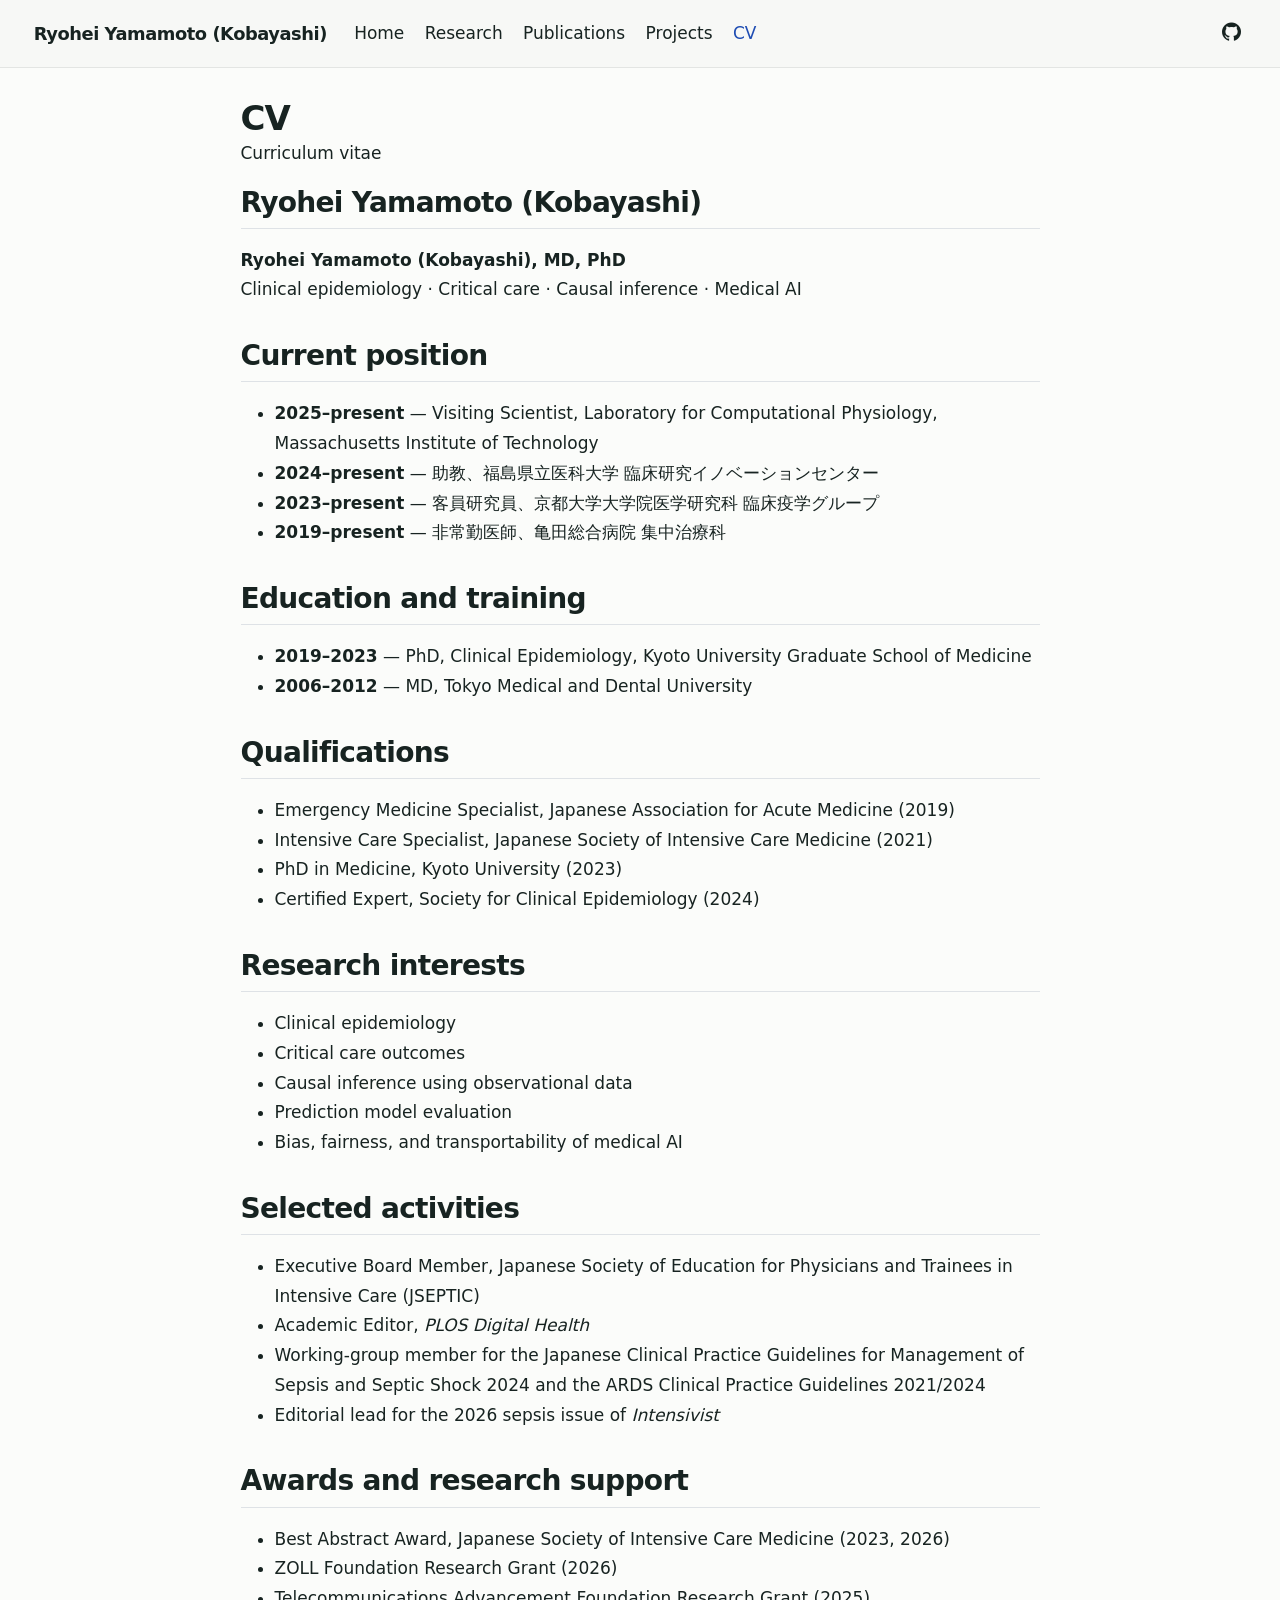
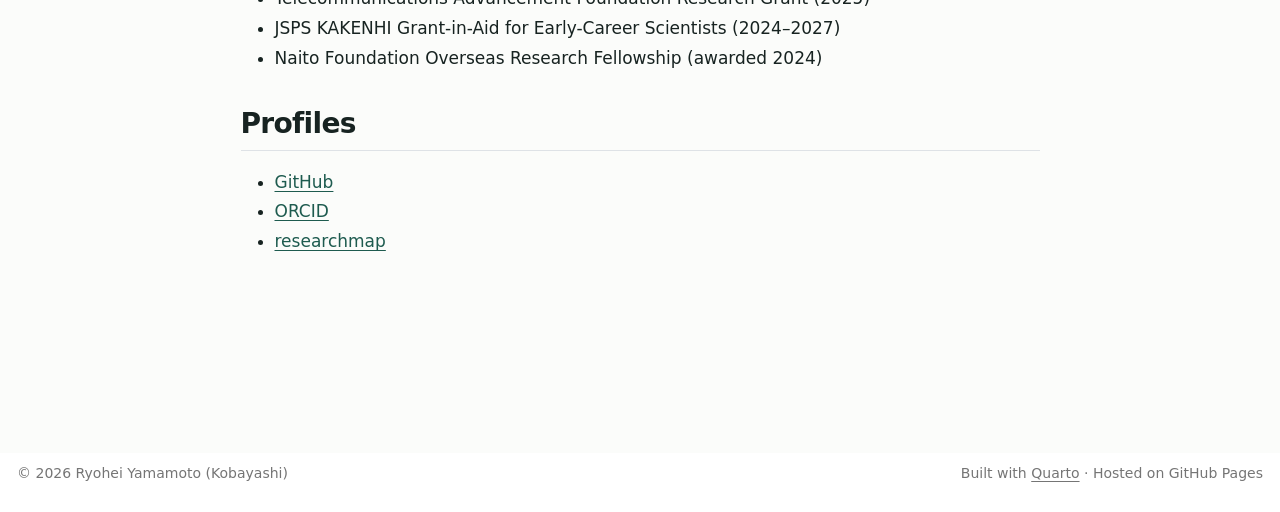
==== docs/cv.html @ 124b16b2 "Publish sanitized academic website" ====
<!DOCTYPE html>
<html xmlns="http://www.w3.org/1999/xhtml" lang="ja" xml:lang="ja"><head>

<meta charset="utf-8">
<meta name="generator" content="quarto-1.8.25">

<meta name="viewport" content="width=device-width, initial-scale=1.0, user-scalable=yes">

<meta name="description" content="Curriculum vitae">

<title>CV – Ryohei Yamamoto (Kobayashi)</title>
<style>
code{white-space: pre-wrap;}
span.smallcaps{font-variant: small-caps;}
div.columns{display: flex; gap: min(4vw, 1.5em);}
div.column{flex: auto; overflow-x: auto;}
div.hanging-indent{margin-left: 1.5em; text-indent: -1.5em;}
ul.task-list{list-style: none;}
ul.task-list li input[type="checkbox"] {
  width: 0.8em;
  margin: 0 0.8em 0.2em -1em; /* quarto-specific, see https://github.com/quarto-dev/quarto-cli/issues/4556 */ 
  vertical-align: middle;
}
</style>


<script src="site_libs/quarto-nav/quarto-nav.js"></script>
<script src="site_libs/clipboard/clipboard.min.js"></script>
<script src="site_libs/quarto-html/quarto.js" type="module"></script>
<script src="site_libs/quarto-html/tabsets/tabsets.js" type="module"></script>
<script src="site_libs/quarto-html/axe/axe-check.js" type="module"></script>
<script src="site_libs/quarto-html/popper.min.js"></script>
<script src="site_libs/quarto-html/tippy.umd.min.js"></script>
<script src="site_libs/quarto-html/anchor.min.js"></script>
<link href="site_libs/quarto-html/tippy.css" rel="stylesheet">
<link href="site_libs/quarto-html/quarto-syntax-highlighting-7b89279ff1a6dce999919e0e67d4d9ec.css" rel="stylesheet" id="quarto-text-highlighting-styles">
<script src="site_libs/bootstrap/bootstrap.min.js"></script>
<link href="site_libs/bootstrap/bootstrap-icons.css" rel="stylesheet">
<link href="site_libs/bootstrap/bootstrap-74d7029ec4652e640b5858516d55cd5c.min.css" rel="stylesheet" append-hash="true" id="quarto-bootstrap" data-mode="light">
<script id="quarto-search-options" type="application/json">{
  "language": {
    "search-no-results-text": "一致なし",
    "search-matching-documents-text": "一致した文書",
    "search-copy-link-title": "検索へのリンクをコピー",
    "search-hide-matches-text": "追加の検索結果を非表示",
    "search-more-match-text": "追加の検索結果",
    "search-more-matches-text": "追加の検索結果",
    "search-clear-button-title": "消去",
    "search-text-placeholder": "",
    "search-detached-cancel-button-title": "取消",
    "search-submit-button-title": "検索",
    "search-label": "サーチ"
  }
}</script>
<style>html{ scroll-behavior: smooth; }</style>


<link rel="stylesheet" href="styles.css">
<meta property="og:title" content="CV – Ryohei Yamamoto (Kobayashi)">
<meta property="og:description" content="Curriculum vitae">
<meta property="og:site_name" content="Ryohei Yamamoto (Kobayashi)">
</head>

<body class="nav-fixed fullcontent quarto-light">

<div id="quarto-search-results"></div>
  <header id="quarto-header" class="headroom fixed-top">
    <nav class="navbar navbar-expand-lg " data-bs-theme="dark">
      <div class="navbar-container container-fluid">
      <div class="navbar-brand-container mx-auto">
    <a href="./index.html" class="navbar-brand navbar-brand-logo">
    </a>
    <a class="navbar-brand" href="./index.html">
    <span class="navbar-title">Ryohei Yamamoto (Kobayashi)</span>
    </a>
  </div>
          <button class="navbar-toggler" type="button" data-bs-toggle="collapse" data-bs-target="#navbarCollapse" aria-controls="navbarCollapse" role="menu" aria-expanded="false" aria-label="ナビゲーションを切り替える" onclick="if (window.quartoToggleHeadroom) { window.quartoToggleHeadroom(); }">
  <span class="navbar-toggler-icon"></span>
</button>
          <div class="collapse navbar-collapse" id="navbarCollapse">
            <ul class="navbar-nav navbar-nav-scroll me-auto">
  <li class="nav-item">
    <a class="nav-link" href="./index.html"> 
<span class="menu-text">Home</span></a>
  </li>  
  <li class="nav-item">
    <a class="nav-link" href="./research.html"> 
<span class="menu-text">Research</span></a>
  </li>  
  <li class="nav-item">
    <a class="nav-link" href="./publications.html"> 
<span class="menu-text">Publications</span></a>
  </li>  
  <li class="nav-item">
    <a class="nav-link" href="./projects.html"> 
<span class="menu-text">Projects</span></a>
  </li>  
  <li class="nav-item">
    <a class="nav-link active" href="./cv.html" aria-current="page"> 
<span class="menu-text">CV</span></a>
  </li>  
</ul>
            <ul class="navbar-nav navbar-nav-scroll ms-auto">
  <li class="nav-item compact">
    <a class="nav-link" href="https://github.com/ryohei-hey"> <i class="bi bi-github" role="img" aria-label="GitHub">
</i> 
<span class="menu-text"></span></a>
  </li>  
</ul>
          </div> <!-- /navcollapse -->
            <div class="quarto-navbar-tools">
</div>
      </div> <!-- /container-fluid -->
    </nav>
</header>
<!-- content -->
<div id="quarto-content" class="quarto-container page-columns page-rows-contents page-layout-article page-navbar">
<!-- sidebar -->
<!-- margin-sidebar -->
    
<!-- main -->
<main class="content" id="quarto-document-content">

<header id="title-block-header" class="quarto-title-block default">
<div class="quarto-title">
<h1 class="title">CV</h1>
</div>

<div>
  <div class="description">
    Curriculum vitae
  </div>
</div>


<div class="quarto-title-meta">

    
  
    
  </div>
  


</header>


<section id="ryohei-yamamoto-kobayashi" class="level2">
<h2 class="anchored" data-anchor-id="ryohei-yamamoto-kobayashi">Ryohei Yamamoto (Kobayashi)</h2>
<p><strong>Ryohei Yamamoto (Kobayashi), MD, PhD</strong><br> Clinical epidemiology · Critical care · Causal inference · Medical AI</p>
</section>
<section id="current-position" class="level2">
<h2 class="anchored" data-anchor-id="current-position">Current position</h2>
<ul>
<li><strong>2025–present</strong> — Visiting Scientist, Laboratory for Computational Physiology, Massachusetts Institute of Technology</li>
<li><strong>2024–present</strong> — 助教、福島県立医科大学 臨床研究イノベーションセンター</li>
<li><strong>2023–present</strong> — 客員研究員、京都大学大学院医学研究科 臨床疫学グループ</li>
<li><strong>2019–present</strong> — 非常勤医師、亀田総合病院 集中治療科</li>
</ul>
</section>
<section id="education-and-training" class="level2">
<h2 class="anchored" data-anchor-id="education-and-training">Education and training</h2>
<ul>
<li><strong>2019–2023</strong> — PhD, Clinical Epidemiology, Kyoto University Graduate School of Medicine</li>
<li><strong>2006–2012</strong> — MD, Tokyo Medical and Dental University</li>
</ul>
</section>
<section id="qualifications" class="level2">
<h2 class="anchored" data-anchor-id="qualifications">Qualifications</h2>
<ul>
<li>Emergency Medicine Specialist, Japanese Association for Acute Medicine (2019)</li>
<li>Intensive Care Specialist, Japanese Society of Intensive Care Medicine (2021)</li>
<li>PhD in Medicine, Kyoto University (2023)</li>
<li>Certified Expert, Society for Clinical Epidemiology (2024)</li>
</ul>
</section>
<section id="research-interests" class="level2">
<h2 class="anchored" data-anchor-id="research-interests">Research interests</h2>
<ul>
<li>Clinical epidemiology</li>
<li>Critical care outcomes</li>
<li>Causal inference using observational data</li>
<li>Prediction model evaluation</li>
<li>Bias, fairness, and transportability of medical AI</li>
</ul>
</section>
<section id="selected-activities" class="level2">
<h2 class="anchored" data-anchor-id="selected-activities">Selected activities</h2>
<ul>
<li>Executive Board Member, Japanese Society of Education for Physicians and Trainees in Intensive Care (JSEPTIC)</li>
<li>Academic Editor, <em>PLOS Digital Health</em></li>
<li>Working-group member for the Japanese Clinical Practice Guidelines for Management of Sepsis and Septic Shock 2024 and the ARDS Clinical Practice Guidelines 2021/2024</li>
<li>Editorial lead for the 2026 sepsis issue of <em>Intensivist</em></li>
</ul>
</section>
<section id="awards-and-research-support" class="level2">
<h2 class="anchored" data-anchor-id="awards-and-research-support">Awards and research support</h2>
<ul>
<li>Best Abstract Award, Japanese Society of Intensive Care Medicine (2023, 2026)</li>
<li>ZOLL Foundation Research Grant (2026)</li>
<li>Telecommunications Advancement Foundation Research Grant (2025)</li>
<li>JSPS KAKENHI Grant-in-Aid for Early-Career Scientists (2024–2027)</li>
<li>Naito Foundation Overseas Research Fellowship (awarded 2024)</li>
</ul>
</section>
<section id="profiles" class="level2">
<h2 class="anchored" data-anchor-id="profiles">Profiles</h2>
<ul>
<li><a href="https://github.com/ryohei-hey">GitHub</a></li>
<li><a href="https://orcid.org/0000-0002-5144-6585">ORCID</a></li>
<li><a href="https://researchmap.jp/yamamotoryohei">researchmap</a></li>
</ul>


</section>

</main> <!-- /main -->
<script id="quarto-html-after-body" type="application/javascript">
  window.document.addEventListener("DOMContentLoaded", function (event) {
    const icon = "";
    const anchorJS = new window.AnchorJS();
    anchorJS.options = {
      placement: 'right',
      icon: icon
    };
    anchorJS.add('.anchored');
    const isCodeAnnotation = (el) => {
      for (const clz of el.classList) {
        if (clz.startsWith('code-annotation-')) {                     
          return true;
        }
      }
      return false;
    }
    const onCopySuccess = function(e) {
      // button target
      const button = e.trigger;
      // don't keep focus
      button.blur();
      // flash "checked"
      button.classList.add('code-copy-button-checked');
      var currentTitle = button.getAttribute("title");
      button.setAttribute("title", "コピーしました");
      let tooltip;
      if (window.bootstrap) {
        button.setAttribute("data-bs-toggle", "tooltip");
        button.setAttribute("data-bs-placement", "left");
        button.setAttribute("data-bs-title", "コピーしました");
        tooltip = new bootstrap.Tooltip(button, 
          { trigger: "manual", 
            customClass: "code-copy-button-tooltip",
            offset: [0, -8]});
        tooltip.show();    
      }
      setTimeout(function() {
        if (tooltip) {
          tooltip.hide();
          button.removeAttribute("data-bs-title");
          button.removeAttribute("data-bs-toggle");
          button.removeAttribute("data-bs-placement");
        }
        button.setAttribute("title", currentTitle);
        button.classList.remove('code-copy-button-checked');
      }, 1000);
      // clear code selection
      e.clearSelection();
    }
    const getTextToCopy = function(trigger) {
      const outerScaffold = trigger.parentElement.cloneNode(true);
      const codeEl = outerScaffold.querySelector('code');
      for (const childEl of codeEl.children) {
        if (isCodeAnnotation(childEl)) {
          childEl.remove();
        }
      }
      return codeEl.innerText;
    }
    const clipboard = new window.ClipboardJS('.code-copy-button:not([data-in-quarto-modal])', {
      text: getTextToCopy
    });
    clipboard.on('success', onCopySuccess);
    if (window.document.getElementById('quarto-embedded-source-code-modal')) {
      const clipboardModal = new window.ClipboardJS('.code-copy-button[data-in-quarto-modal]', {
        text: getTextToCopy,
        container: window.document.getElementById('quarto-embedded-source-code-modal')
      });
      clipboardModal.on('success', onCopySuccess);
    }
      var localhostRegex = new RegExp(/^(?:http|https):\/\/localhost\:?[0-9]*\//);
      var mailtoRegex = new RegExp(/^mailto:/);
        var filterRegex = new RegExp("https:\/\/ryohei-hey\.github\.io");
      var isInternal = (href) => {
          return filterRegex.test(href) || localhostRegex.test(href) || mailtoRegex.test(href);
      }
      // Inspect non-navigation links and adorn them if external
     var links = window.document.querySelectorAll('a[href]:not(.nav-link):not(.navbar-brand):not(.toc-action):not(.sidebar-link):not(.sidebar-item-toggle):not(.pagination-link):not(.no-external):not([aria-hidden]):not(.dropdown-item):not(.quarto-navigation-tool):not(.about-link)');
      for (var i=0; i<links.length; i++) {
        const link = links[i];
        if (!isInternal(link.href)) {
          // undo the damage that might have been done by quarto-nav.js in the case of
          // links that we want to consider external
          if (link.dataset.originalHref !== undefined) {
            link.href = link.dataset.originalHref;
          }
            // target, if specified
            link.setAttribute("target", "_blank");
            if (link.getAttribute("rel") === null) {
              link.setAttribute("rel", "noopener");
            }
        }
      }
    function tippyHover(el, contentFn, onTriggerFn, onUntriggerFn) {
      const config = {
        allowHTML: true,
        maxWidth: 500,
        delay: 100,
        arrow: false,
        appendTo: function(el) {
            return el.parentElement;
        },
        interactive: true,
        interactiveBorder: 10,
        theme: 'quarto',
        placement: 'bottom-start',
      };
      if (contentFn) {
        config.content = contentFn;
      }
      if (onTriggerFn) {
        config.onTrigger = onTriggerFn;
      }
      if (onUntriggerFn) {
        config.onUntrigger = onUntriggerFn;
      }
      window.tippy(el, config); 
    }
    const noterefs = window.document.querySelectorAll('a[role="doc-noteref"]');
    for (var i=0; i<noterefs.length; i++) {
      const ref = noterefs[i];
      tippyHover(ref, function() {
        // use id or data attribute instead here
        let href = ref.getAttribute('data-footnote-href') || ref.getAttribute('href');
        try { href = new URL(href).hash; } catch {}
        const id = href.replace(/^#\/?/, "");
        const note = window.document.getElementById(id);
        if (note) {
          return note.innerHTML;
        } else {
          return "";
        }
      });
    }
    const xrefs = window.document.querySelectorAll('a.quarto-xref');
    const processXRef = (id, note) => {
      // Strip column container classes
      const stripColumnClz = (el) => {
        el.classList.remove("page-full", "page-columns");
        if (el.children) {
          for (const child of el.children) {
            stripColumnClz(child);
          }
        }
      }
      stripColumnClz(note)
      if (id === null || id.startsWith('sec-')) {
        // Special case sections, only their first couple elements
        const container = document.createElement("div");
        if (note.children && note.children.length > 2) {
          container.appendChild(note.children[0].cloneNode(true));
          for (let i = 1; i < note.children.length; i++) {
            const child = note.children[i];
            if (child.tagName === "P" && child.innerText === "") {
              continue;
            } else {
              container.appendChild(child.cloneNode(true));
              break;
            }
          }
          if (window.Quarto?.typesetMath) {
            window.Quarto.typesetMath(container);
          }
          return container.innerHTML
        } else {
          if (window.Quarto?.typesetMath) {
            window.Quarto.typesetMath(note);
          }
          return note.innerHTML;
        }
      } else {
        // Remove any anchor links if they are present
        const anchorLink = note.querySelector('a.anchorjs-link');
        if (anchorLink) {
          anchorLink.remove();
        }
        if (window.Quarto?.typesetMath) {
          window.Quarto.typesetMath(note);
        }
        if (note.classList.contains("callout")) {
          return note.outerHTML;
        } else {
          return note.innerHTML;
        }
      }
    }
    for (var i=0; i<xrefs.length; i++) {
      const xref = xrefs[i];
      tippyHover(xref, undefined, function(instance) {
        instance.disable();
        let url = xref.getAttribute('href');
        let hash = undefined; 
        if (url.startsWith('#')) {
          hash = url;
        } else {
          try { hash = new URL(url).hash; } catch {}
        }
        if (hash) {
          const id = hash.replace(/^#\/?/, "");
          const note = window.document.getElementById(id);
          if (note !== null) {
            try {
              const html = processXRef(id, note.cloneNode(true));
              instance.setContent(html);
            } finally {
              instance.enable();
              instance.show();
            }
          } else {
            // See if we can fetch this
            fetch(url.split('#')[0])
            .then(res => res.text())
            .then(html => {
              const parser = new DOMParser();
              const htmlDoc = parser.parseFromString(html, "text/html");
              const note = htmlDoc.getElementById(id);
              if (note !== null) {
                const html = processXRef(id, note);
                instance.setContent(html);
              } 
            }).finally(() => {
              instance.enable();
              instance.show();
            });
          }
        } else {
          // See if we can fetch a full url (with no hash to target)
          // This is a special case and we should probably do some content thinning / targeting
          fetch(url)
          .then(res => res.text())
          .then(html => {
            const parser = new DOMParser();
            const htmlDoc = parser.parseFromString(html, "text/html");
            const note = htmlDoc.querySelector('main.content');
            if (note !== null) {
              // This should only happen for chapter cross references
              // (since there is no id in the URL)
              // remove the first header
              if (note.children.length > 0 && note.children[0].tagName === "HEADER") {
                note.children[0].remove();
              }
              const html = processXRef(null, note);
              instance.setContent(html);
            } 
          }).finally(() => {
            instance.enable();
            instance.show();
          });
        }
      }, function(instance) {
      });
    }
        let selectedAnnoteEl;
        const selectorForAnnotation = ( cell, annotation) => {
          let cellAttr = 'data-code-cell="' + cell + '"';
          let lineAttr = 'data-code-annotation="' +  annotation + '"';
          const selector = 'span[' + cellAttr + '][' + lineAttr + ']';
          return selector;
        }
        const selectCodeLines = (annoteEl) => {
          const doc = window.document;
          const targetCell = annoteEl.getAttribute("data-target-cell");
          const targetAnnotation = annoteEl.getAttribute("data-target-annotation");
          const annoteSpan = window.document.querySelector(selectorForAnnotation(targetCell, targetAnnotation));
          const lines = annoteSpan.getAttribute("data-code-lines").split(",");
          const lineIds = lines.map((line) => {
            return targetCell + "-" + line;
          })
          let top = null;
          let height = null;
          let parent = null;
          if (lineIds.length > 0) {
              //compute the position of the single el (top and bottom and make a div)
              const el = window.document.getElementById(lineIds[0]);
              top = el.offsetTop;
              height = el.offsetHeight;
              parent = el.parentElement.parentElement;
            if (lineIds.length > 1) {
              const lastEl = window.document.getElementById(lineIds[lineIds.length - 1]);
              const bottom = lastEl.offsetTop + lastEl.offsetHeight;
              height = bottom - top;
            }
            if (top !== null && height !== null && parent !== null) {
              // cook up a div (if necessary) and position it 
              let div = window.document.getElementById("code-annotation-line-highlight");
              if (div === null) {
                div = window.document.createElement("div");
                div.setAttribute("id", "code-annotation-line-highlight");
                div.style.position = 'absolute';
                parent.appendChild(div);
              }
              div.style.top = top - 2 + "px";
              div.style.height = height + 4 + "px";
              div.style.left = 0;
              let gutterDiv = window.document.getElementById("code-annotation-line-highlight-gutter");
              if (gutterDiv === null) {
                gutterDiv = window.document.createElement("div");
                gutterDiv.setAttribute("id", "code-annotation-line-highlight-gutter");
                gutterDiv.style.position = 'absolute';
                const codeCell = window.document.getElementById(targetCell);
                const gutter = codeCell.querySelector('.code-annotation-gutter');
                gutter.appendChild(gutterDiv);
              }
              gutterDiv.style.top = top - 2 + "px";
              gutterDiv.style.height = height + 4 + "px";
            }
            selectedAnnoteEl = annoteEl;
          }
        };
        const unselectCodeLines = () => {
          const elementsIds = ["code-annotation-line-highlight", "code-annotation-line-highlight-gutter"];
          elementsIds.forEach((elId) => {
            const div = window.document.getElementById(elId);
            if (div) {
              div.remove();
            }
          });
          selectedAnnoteEl = undefined;
        };
          // Handle positioning of the toggle
      window.addEventListener(
        "resize",
        throttle(() => {
          elRect = undefined;
          if (selectedAnnoteEl) {
            selectCodeLines(selectedAnnoteEl);
          }
        }, 10)
      );
      function throttle(fn, ms) {
      let throttle = false;
      let timer;
        return (...args) => {
          if(!throttle) { // first call gets through
              fn.apply(this, args);
              throttle = true;
          } else { // all the others get throttled
              if(timer) clearTimeout(timer); // cancel #2
              timer = setTimeout(() => {
                fn.apply(this, args);
                timer = throttle = false;
              }, ms);
          }
        };
      }
        // Attach click handler to the DT
        const annoteDls = window.document.querySelectorAll('dt[data-target-cell]');
        for (const annoteDlNode of annoteDls) {
          annoteDlNode.addEventListener('click', (event) => {
            const clickedEl = event.target;
            if (clickedEl !== selectedAnnoteEl) {
              unselectCodeLines();
              const activeEl = window.document.querySelector('dt[data-target-cell].code-annotation-active');
              if (activeEl) {
                activeEl.classList.remove('code-annotation-active');
              }
              selectCodeLines(clickedEl);
              clickedEl.classList.add('code-annotation-active');
            } else {
              // Unselect the line
              unselectCodeLines();
              clickedEl.classList.remove('code-annotation-active');
            }
          });
        }
    const findCites = (el) => {
      const parentEl = el.parentElement;
      if (parentEl) {
        const cites = parentEl.dataset.cites;
        if (cites) {
          return {
            el,
            cites: cites.split(' ')
          };
        } else {
          return findCites(el.parentElement)
        }
      } else {
        return undefined;
      }
    };
    var bibliorefs = window.document.querySelectorAll('a[role="doc-biblioref"]');
    for (var i=0; i<bibliorefs.length; i++) {
      const ref = bibliorefs[i];
      const citeInfo = findCites(ref);
      if (citeInfo) {
        tippyHover(citeInfo.el, function() {
          var popup = window.document.createElement('div');
          citeInfo.cites.forEach(function(cite) {
            var citeDiv = window.document.createElement('div');
            citeDiv.classList.add('hanging-indent');
            citeDiv.classList.add('csl-entry');
            var biblioDiv = window.document.getElementById('ref-' + cite);
            if (biblioDiv) {
              citeDiv.innerHTML = biblioDiv.innerHTML;
            }
            popup.appendChild(citeDiv);
          });
          return popup.innerHTML;
        });
      }
    }
  });
  </script>
</div> <!-- /content -->
<footer class="footer">
  <div class="nav-footer">
    <div class="nav-footer-left">
<p>© 2026 Ryohei Yamamoto (Kobayashi)</p>
</div>   
    <div class="nav-footer-center">
      &nbsp;
    </div>
    <div class="nav-footer-right">
<p>Built with <a href="https://quarto.org/">Quarto</a> · Hosted on GitHub Pages</p>
</div>
  </div>
</footer>




<script src="site_libs/quarto-html/zenscroll-min.js"></script>
</body></html>
---- docs/site_libs/quarto-html/tippy.css ----
.tippy-box[data-animation=fade][data-state=hidden]{opacity:0}[data-tippy-root]{max-width:calc(100vw - 10px)}.tippy-box{position:relative;background-color:#333;color:#fff;border-radius:4px;font-size:14px;line-height:1.4;white-space:normal;outline:0;transition-property:transform,visibility,opacity}.tippy-box[data-placement^=top]>.tippy-arrow{bottom:0}.tippy-box[data-placement^=top]>.tippy-arrow:before{bottom:-7px;left:0;border-width:8px 8px 0;border-top-color:initial;transform-origin:center top}.tippy-box[data-placement^=bottom]>.tippy-arrow{top:0}.tippy-box[data-placement^=bottom]>.tippy-arrow:before{top:-7px;left:0;border-width:0 8px 8px;border-bottom-color:initial;transform-origin:center bottom}.tippy-box[data-placement^=left]>.tippy-arrow{right:0}.tippy-box[data-placement^=left]>.tippy-arrow:before{border-width:8px 0 8px 8px;border-left-color:initial;right:-7px;transform-origin:center left}.tippy-box[data-placement^=right]>.tippy-arrow{left:0}.tippy-box[data-placement^=right]>.tippy-arrow:before{left:-7px;border-width:8px 8px 8px 0;border-right-color:initial;transform-origin:center right}.tippy-box[data-inertia][data-state=visible]{transition-timing-function:cubic-bezier(.54,1.5,.38,1.11)}.tippy-arrow{width:16px;height:16px;color:#333}.tippy-arrow:before{content:"";position:absolute;border-color:transparent;border-style:solid}.tippy-content{position:relative;padding:5px 9px;z-index:1}
---- docs/site_libs/quarto-html/quarto-syntax-highlighting-7b89279ff1a6dce999919e0e67d4d9ec.css ----
/* quarto syntax highlight colors */
:root {
  --quarto-hl-ot-color: #003B4F;
  --quarto-hl-at-color: #657422;
  --quarto-hl-ss-color: #20794D;
  --quarto-hl-an-color: #5E5E5E;
  --quarto-hl-fu-color: #4758AB;
  --quarto-hl-st-color: #20794D;
  --quarto-hl-cf-color: #003B4F;
  --quarto-hl-op-color: #5E5E5E;
  --quarto-hl-er-color: #AD0000;
  --quarto-hl-bn-color: #AD0000;
  --quarto-hl-al-color: #AD0000;
  --quarto-hl-va-color: #111111;
  --quarto-hl-bu-color: inherit;
  --quarto-hl-ex-color: inherit;
  --quarto-hl-pp-color: #AD0000;
  --quarto-hl-in-color: #5E5E5E;
  --quarto-hl-vs-color: #20794D;
  --quarto-hl-wa-color: #5E5E5E;
  --quarto-hl-do-color: #5E5E5E;
  --quarto-hl-im-color: #00769E;
  --quarto-hl-ch-color: #20794D;
  --quarto-hl-dt-color: #AD0000;
  --quarto-hl-fl-color: #AD0000;
  --quarto-hl-co-color: #5E5E5E;
  --quarto-hl-cv-color: #5E5E5E;
  --quarto-hl-cn-color: #8f5902;
  --quarto-hl-sc-color: #5E5E5E;
  --quarto-hl-dv-color: #AD0000;
  --quarto-hl-kw-color: #003B4F;
}

/* other quarto variables */
:root {
  --quarto-font-monospace: SFMono-Regular, Menlo, Monaco, Consolas, "Liberation Mono", "Courier New", monospace;
}

/* syntax highlight based on Pandoc's rules */
pre > code.sourceCode > span {
  color: #003B4F;
}

code.sourceCode > span {
  color: #003B4F;
}

div.sourceCode,
div.sourceCode pre.sourceCode {
  color: #003B4F;
}

/* Normal */
code span {
  color: #003B4F;
}

/* Alert */
code span.al {
  color: #AD0000;
  font-style: inherit;
}

/* Annotation */
code span.an {
  color: #5E5E5E;
  font-style: inherit;
}

/* Attribute */
code span.at {
  color: #657422;
  font-style: inherit;
}

/* BaseN */
code span.bn {
  color: #AD0000;
  font-style: inherit;
}

/* BuiltIn */
code span.bu {
  font-style: inherit;
}

/* ControlFlow */
code span.cf {
  color: #003B4F;
  font-weight: bold;
  font-style: inherit;
}

/* Char */
code span.ch {
  color: #20794D;
  font-style: inherit;
}

/* Constant */
code span.cn {
  color: #8f5902;
  font-style: inherit;
}

/* Comment */
code span.co {
  color: #5E5E5E;
  font-style: inherit;
}

/* CommentVar */
code span.cv {
  color: #5E5E5E;
  font-style: italic;
}

/* Documentation */
code span.do {
  color: #5E5E5E;
  font-style: italic;
}

/* DataType */
code span.dt {
  color: #AD0000;
  font-style: inherit;
}

/* DecVal */
code span.dv {
  color: #AD0000;
  font-style: inherit;
}

/* Error */
code span.er {
  color: #AD0000;
  font-style: inherit;
}

/* Extension */
code span.ex {
  font-style: inherit;
}

/* Float */
code span.fl {
  color: #AD0000;
  font-style: inherit;
}

/* Function */
code span.fu {
  color: #4758AB;
  font-style: inherit;
}

/* Import */
code span.im {
  color: #00769E;
  font-style: inherit;
}

/* Information */
code span.in {
  color: #5E5E5E;
  font-style: inherit;
}

/* Keyword */
code span.kw {
  color: #003B4F;
  font-weight: bold;
  font-style: inherit;
}

/* Operator */
code span.op {
  color: #5E5E5E;
  font-style: inherit;
}

/* Other */
code span.ot {
  color: #003B4F;
  font-style: inherit;
}

/* Preprocessor */
code span.pp {
  color: #AD0000;
  font-style: inherit;
}

/* SpecialChar */
code span.sc {
  color: #5E5E5E;
  font-style: inherit;
}

/* SpecialString */
code span.ss {
  color: #20794D;
  font-style: inherit;
}

/* String */
code span.st {
  color: #20794D;
  font-style: inherit;
}

/* Variable */
code span.va {
  color: #111111;
  font-style: inherit;
}

/* VerbatimString */
code span.vs {
  color: #20794D;
  font-style: inherit;
}

/* Warning */
code span.wa {
  color: #5E5E5E;
  font-style: italic;
}

.prevent-inlining {
  content: "</";
}

/*# sourceMappingURL=3944bc705cfaf4c80e56f77c5205168a.css.map */
---- docs/styles.css ----
:root {
  --ink: #172321;
  --muted: #5b6865;
  --paper: #fbfcfa;
  --soft: #eef2ed;
  --green: #1e5b4f;
  --green-dark: #123f37;
  --line: #d9e0dc;
}

body {
  color: var(--ink);
  background: var(--paper);
  font-family: "Noto Sans JP", "Yu Gothic", "Hiragino Kaku Gothic ProN", system-ui, sans-serif;
  line-height: 1.75;
}

h1, h2, h3, .navbar-brand {
  letter-spacing: -0.025em;
  font-weight: 650;
}

a { color: var(--green); }
a:hover { color: var(--green-dark); }

.navbar {
  border-bottom: 1px solid rgba(23, 35, 33, .09);
  backdrop-filter: blur(12px);
}

.navbar-brand { font-size: 1.05rem; }

.hero {
  min-height: 68vh;
  display: grid;
  grid-template-columns: minmax(180px, 0.72fr) minmax(0, 2fr);
  align-items: center;
  gap: clamp(2rem, 7vw, 7rem);
  max-width: 1180px;
  margin: 0 auto;
  padding: 6rem 2rem 5rem;
}

.hero-photo {
  width: min(260px, 100%);
  aspect-ratio: 1;
  border-radius: 50%;
  overflow: hidden;
  box-shadow: 0 24px 70px rgba(18, 63, 55, .20);
  border: 5px solid rgba(255, 255, 255, .9);
  background: var(--soft);
}

.hero-photo p {
  margin: 0;
  width: 100%;
  height: 100%;
}

.profile-photo {
  display: block;
  width: 100%;
  height: 100%;
  aspect-ratio: 1;
  object-fit: cover;
  object-position: 50% 66%;
}

.hero-copy h1 {
  max-width: 850px;
  font-size: clamp(2.45rem, 5.1vw, 5.15rem);
  line-height: 1.15;
  margin: .5rem 0 1.5rem;
}

.hero-copy > p:not(.eyebrow) {
  max-width: 760px;
  color: var(--muted);
  font-size: clamp(1.05rem, 1.55vw, 1.28rem);
}

.eyebrow, .card-kicker {
  color: var(--green);
  font-size: .76rem;
  font-weight: 750;
  letter-spacing: .13em;
}

.btn { margin: .5rem .5rem .5rem 0; border-radius: 999px; padding: .7rem 1.15rem; }
.btn-primary { background: var(--green); border-color: var(--green); }
.btn-primary:hover { background: var(--green-dark); border-color: var(--green-dark); }

.home-grid {
  max-width: 1050px;
  margin: 0 auto;
  padding: 5rem 2rem;
  display: grid;
  grid-template-columns: 1.5fr 1fr;
  gap: 6rem;
}

.home-grid h2, .section-band h2, .contact-strip h2 { font-size: clamp(2rem, 3vw, 3rem); }
.principles { border-left: 1px solid var(--line); padding-left: 2rem; }
.principles p { color: var(--muted); }

.section-band {
  background: var(--soft);
  padding: 5rem max(2rem, calc((100vw - 1100px) / 2));
}

.cards, .project-grid {
  display: grid;
  grid-template-columns: repeat(3, 1fr);
  gap: 1.25rem;
  margin-top: 2rem;
}

.work-card, .project-card {
  background: var(--paper);
  border: 1px solid var(--line);
  border-radius: 18px;
  padding: 2rem;
  transition: transform .2s ease, box-shadow .2s ease;
}

.work-card:hover, .project-card:hover {
  transform: translateY(-4px);
  box-shadow: 0 16px 40px rgba(18, 63, 55, .09);
}

.contact-strip {
  color: white;
  background: var(--green-dark);
  padding: 5rem max(2rem, calc((100vw - 1050px) / 2));
}

.contact-strip p { max-width: 720px; color: #dce8e4; }

main.content {
  max-width: 900px;
  padding-top: 4rem;
  padding-bottom: 6rem;
}

main.content > h2 { margin-top: 3.5rem; }

.publication-placeholder {
  border-left: 4px solid var(--green);
  background: var(--soft);
  padding: 1.25rem 1.5rem;
  margin: 1.5rem 0 2rem;
}

.publication-placeholder span { color: var(--muted); font-size: .9rem; }

.research-meta {
  display: inline-block;
  margin-top: .5rem;
  color: var(--muted);
  font-size: .9rem;
  font-weight: 600;
}

@media (max-width: 800px) {
  .hero { grid-template-columns: 1fr; padding-top: 4rem; }
  .hero-photo { width: 150px; }
  .home-grid, .cards, .project-grid { grid-template-columns: 1fr; gap: 2rem; }
  .principles { border-left: 0; border-top: 1px solid var(--line); padding: 2rem 0 0; }
}

@media (prefers-reduced-motion: reduce) {
  html { scroll-behavior: auto; }
  .work-card, .project-card { transition: none; }
}
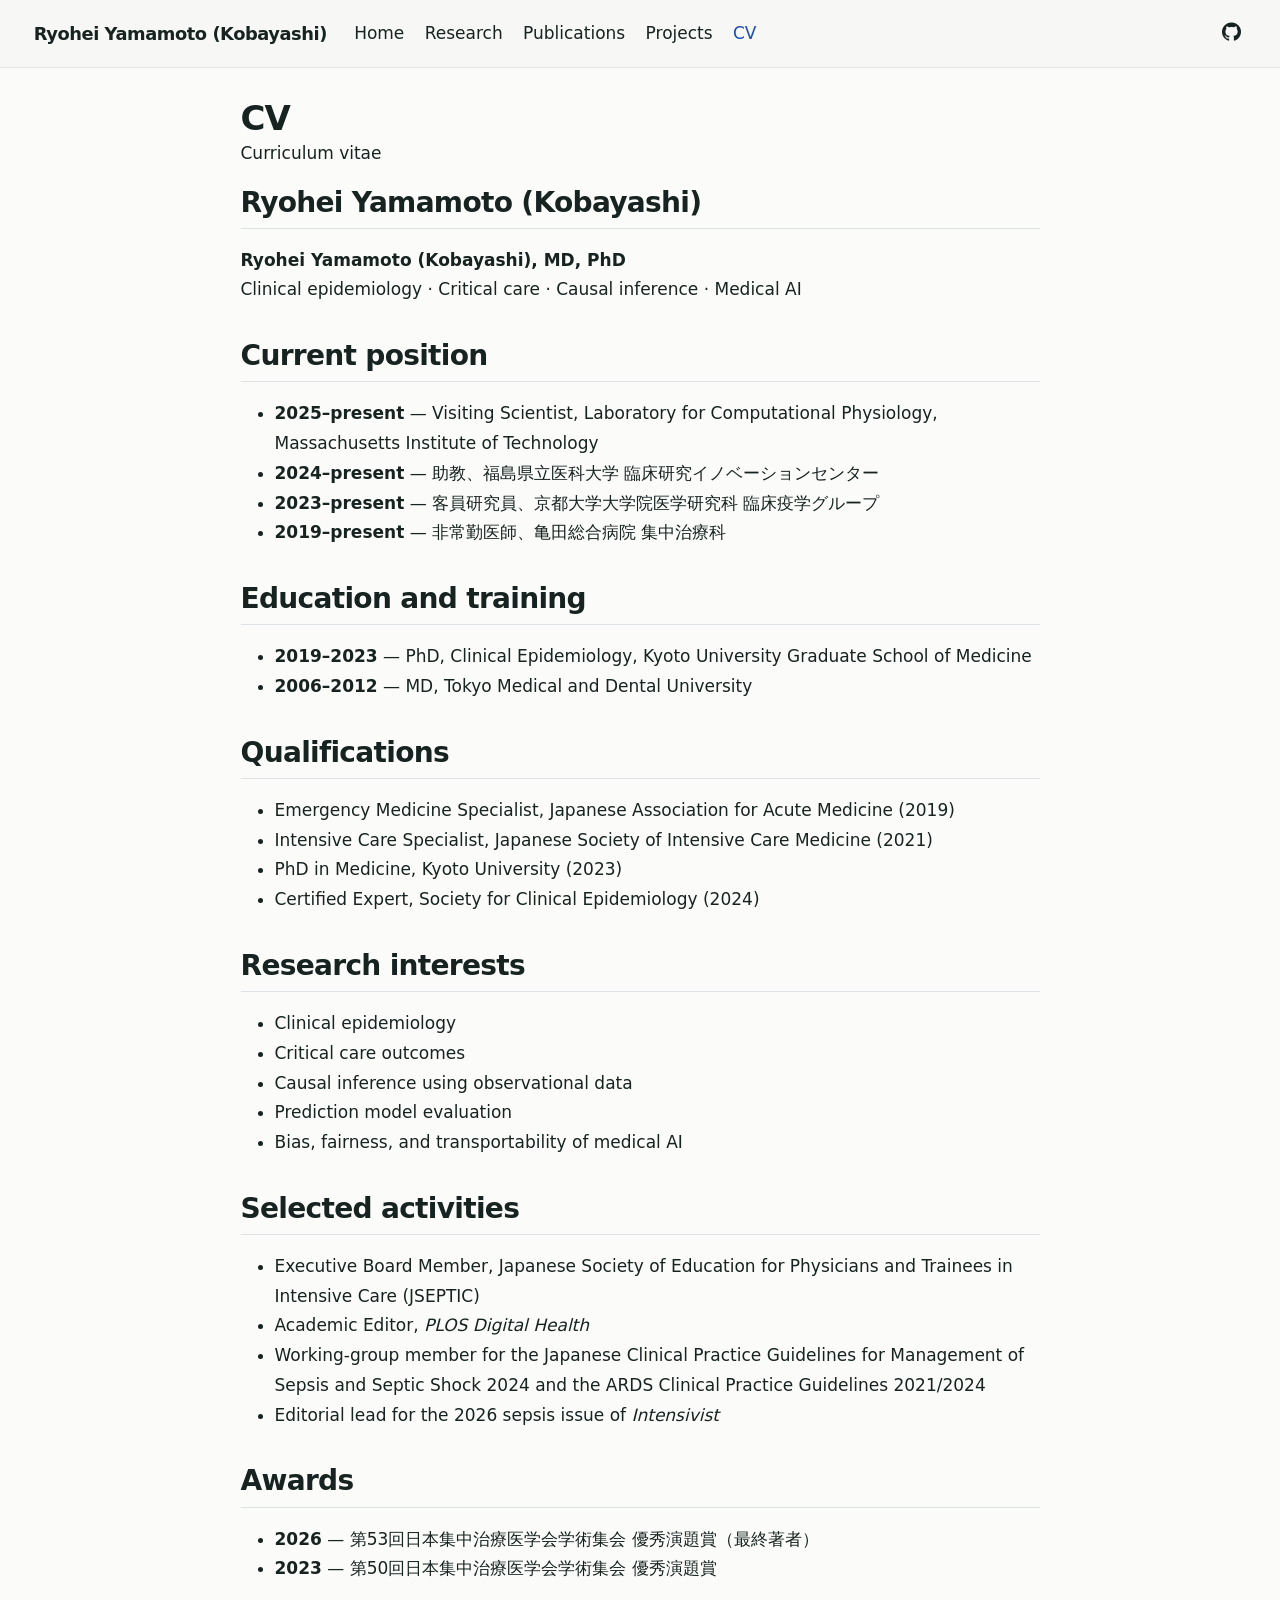
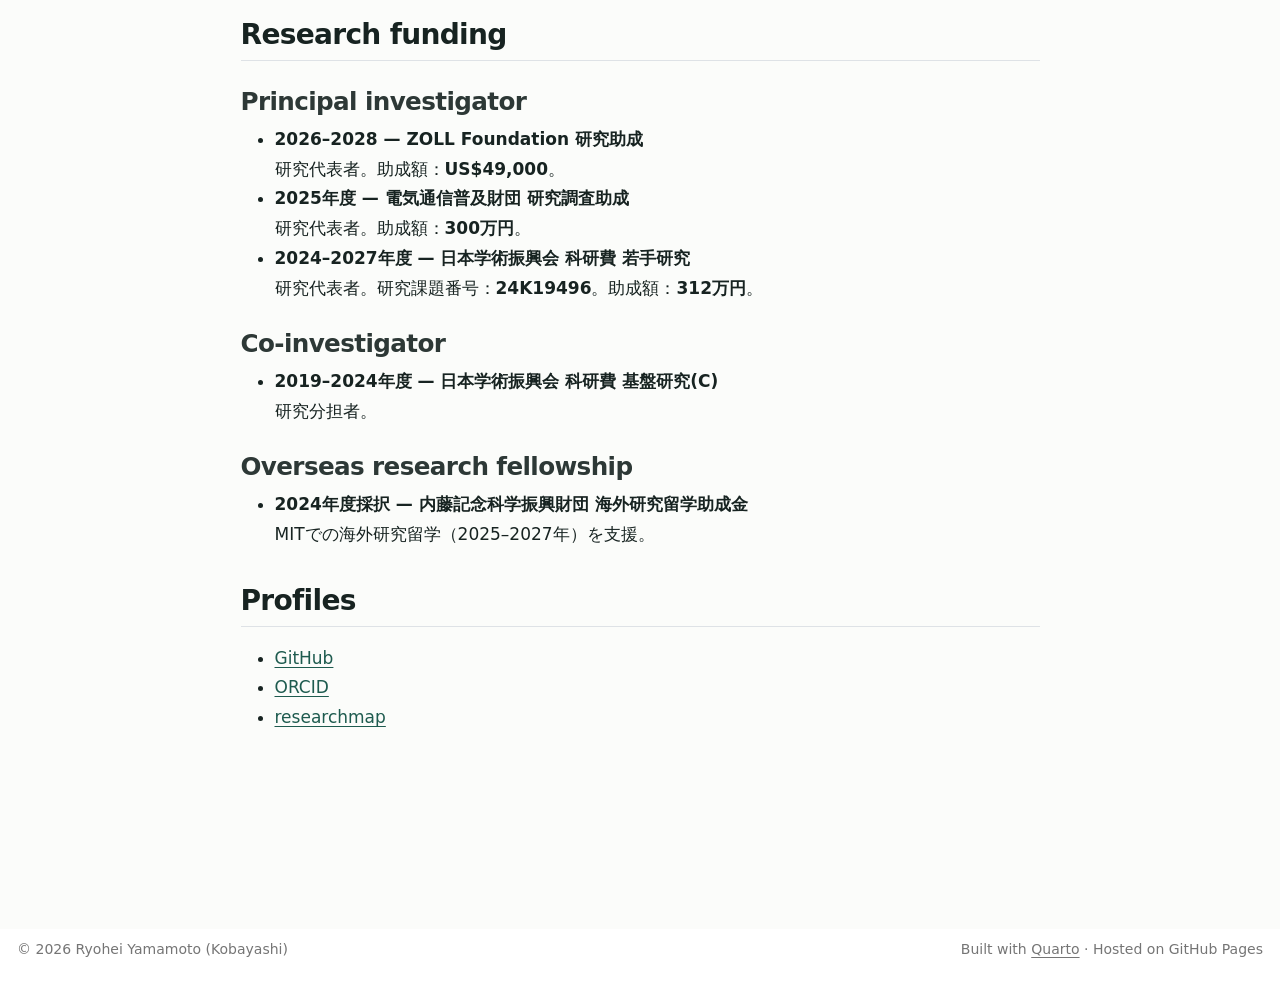
==== commit 8dc6f3f0: "Add verified funding and awards with research publication links" ====
--- a/docs/cv.html
+++ b/docs/cv.html
@@ -55,7 +55,7 @@
 <style>html{ scroll-behavior: smooth; }</style>
 
 
-<link rel="stylesheet" href="styles.css">
+<link rel="stylesheet" href="styles-v4.css">
 <meta property="og:title" content="CV – Ryohei Yamamoto (Kobayashi)">
 <meta property="og:description" content="Curriculum vitae">
 <meta property="og:site_name" content="Ryohei Yamamoto (Kobayashi)">
@@ -193,15 +193,40 @@
 <li>Editorial lead for the 2026 sepsis issue of <em>Intensivist</em></li>
 </ul>
 </section>
-<section id="awards-and-research-support" class="level2">
-<h2 class="anchored" data-anchor-id="awards-and-research-support">Awards and research support</h2>
-<ul>
-<li>Best Abstract Award, Japanese Society of Intensive Care Medicine (2023, 2026)</li>
-<li>ZOLL Foundation Research Grant (2026)</li>
-<li>Telecommunications Advancement Foundation Research Grant (2025)</li>
-<li>JSPS KAKENHI Grant-in-Aid for Early-Career Scientists (2024–2027)</li>
-<li>Naito Foundation Overseas Research Fellowship (awarded 2024)</li>
-</ul>
+<section id="awards" class="level2">
+<h2 class="anchored" data-anchor-id="awards">Awards</h2>
+<ul>
+<li><strong>2026</strong> — 第53回日本集中治療医学会学術集会 優秀演題賞（最終著者）</li>
+<li><strong>2023</strong> — 第50回日本集中治療医学会学術集会 優秀演題賞</li>
+</ul>
+</section>
+<section id="research-funding" class="level2">
+<h2 class="anchored" data-anchor-id="research-funding">Research funding</h2>
+<section id="principal-investigator" class="level3">
+<h3 class="anchored" data-anchor-id="principal-investigator">Principal investigator</h3>
+<ul>
+<li><strong>2026–2028 — ZOLL Foundation 研究助成</strong><br>
+研究代表者。助成額：<strong>US$49,000</strong>。</li>
+<li><strong>2025年度 — 電気通信普及財団 研究調査助成</strong><br>
+研究代表者。助成額：<strong>300万円</strong>。</li>
+<li><strong>2024–2027年度 — 日本学術振興会 科研費 若手研究</strong><br>
+研究代表者。研究課題番号：<strong>24K19496</strong>。助成額：<strong>312万円</strong>。</li>
+</ul>
+</section>
+<section id="co-investigator" class="level3">
+<h3 class="anchored" data-anchor-id="co-investigator">Co-investigator</h3>
+<ul>
+<li><strong>2019–2024年度 — 日本学術振興会 科研費 基盤研究(C)</strong><br>
+研究分担者。</li>
+</ul>
+</section>
+<section id="overseas-research-fellowship" class="level3">
+<h3 class="anchored" data-anchor-id="overseas-research-fellowship">Overseas research fellowship</h3>
+<ul>
+<li><strong>2024年度採択 — 内藤記念科学振興財団 海外研究留学助成金</strong><br>
+MITでの海外研究留学（2025–2027年）を支援。</li>
+</ul>
+</section>
 </section>
 <section id="profiles" class="level2">
 <h2 class="anchored" data-anchor-id="profiles">Profiles</h2>
--- a/docs/styles-v4.css
+++ b/docs/styles-v4.css
@@ -0,0 +1,208 @@
+:root {
+  --ink: #172321;
+  --muted: #5b6865;
+  --paper: #fbfcfa;
+  --soft: #eef2ed;
+  --green: #1e5b4f;
+  --green-dark: #123f37;
+  --line: #d9e0dc;
+}
+
+body {
+  color: var(--ink);
+  background: var(--paper);
+  font-family: "Noto Sans JP", "Yu Gothic", "Hiragino Kaku Gothic ProN", system-ui, sans-serif;
+  line-height: 1.75;
+}
+
+h1, h2, h3, .navbar-brand {
+  letter-spacing: -0.025em;
+  font-weight: 650;
+}
+
+a { color: var(--green); }
+a:hover { color: var(--green-dark); }
+
+.navbar {
+  border-bottom: 1px solid rgba(23, 35, 33, .09);
+  backdrop-filter: blur(12px);
+}
+
+.navbar-brand { font-size: 1.05rem; }
+
+.hero {
+  min-height: 0;
+  display: grid;
+  grid-template-columns: 220px minmax(0, 1fr);
+  align-items: center;
+  gap: 3rem;
+  max-width: 1080px;
+  margin: 0 auto;
+  padding: 3.5rem 2rem;
+}
+
+.hero-photo {
+  width: min(220px, 100%);
+  aspect-ratio: 1;
+  border-radius: 50%;
+  overflow: hidden;
+  box-shadow: 0 10px 30px rgba(18, 63, 55, .10);
+  border: 5px solid rgba(255, 255, 255, .9);
+  background: var(--soft);
+}
+
+.hero-photo p {
+  margin: 0;
+  width: 100%;
+  height: 100%;
+}
+
+.profile-photo {
+  display: block;
+  width: 100%;
+  height: 100%;
+  aspect-ratio: 1;
+  object-fit: cover;
+  object-position: 50% 66%;
+}
+
+.hero-copy h1 {
+  max-width: 850px;
+  font-size: clamp(1.4rem, 2.1vw, 1.85rem);
+  line-height: 1.6;
+  margin: .5rem 0 1.25rem;
+  text-wrap: balance;
+}
+
+.hero-copy p:not(.eyebrow) {
+  max-width: 760px;
+  color: var(--muted);
+  font-size: 1rem;
+}
+
+.eyebrow, .card-kicker {
+  color: var(--green);
+  font-size: .76rem;
+  font-weight: 750;
+  letter-spacing: .13em;
+}
+
+.btn { margin: .5rem .5rem .5rem 0; border-radius: 999px; padding: .7rem 1.15rem; }
+.btn-primary { background: var(--green); border-color: var(--green); }
+.btn-primary:hover { background: var(--green-dark); border-color: var(--green-dark); }
+
+.home-grid {
+  max-width: 1080px;
+  margin: 0 auto;
+  padding: 3rem 2rem;
+  display: grid;
+  grid-template-columns: minmax(0, 1fr) minmax(0, 1fr);
+  gap: 3rem;
+}
+
+.home-grid h2, .home-grid h3, .section-band h2, .contact-strip h2 { font-size: 1.45rem; margin-top: 0; border: 0; padding-bottom: 0; }
+.principles { border-left: 1px solid var(--line); padding-left: 2rem; }
+.principles p { color: var(--muted); }
+
+.section-band {
+  background: var(--soft);
+  padding: 3rem 2rem;
+  max-width: 1080px;
+  margin: 0 auto;
+}
+
+.cards, .project-grid {
+  display: grid;
+  grid-template-columns: repeat(3, minmax(0, 1fr));
+  gap: 1.25rem;
+  margin-top: 2rem;
+}
+
+.work-card, .project-card {
+  background: var(--paper);
+  border: 1px solid var(--line);
+  border-radius: 12px;
+  padding: 1.5rem;
+  transition: transform .2s ease, box-shadow .2s ease;
+}
+
+.work-card:hover, .project-card:hover {
+  transform: translateY(-4px);
+  box-shadow: 0 16px 40px rgba(18, 63, 55, .09);
+}
+
+.contact-strip {
+  color: white;
+  background: var(--green-dark);
+  padding: 2.5rem 2rem;
+  max-width: 1080px;
+  margin: 0 auto;
+}
+
+.contact-strip p { max-width: 720px; color: #dce8e4; }
+
+main.content {
+  max-width: 900px;
+  padding-top: 4rem;
+  padding-bottom: 6rem;
+}
+
+.page-layout-full main.content {
+  width: 100%;
+  max-width: none;
+  padding-left: 0;
+  padding-right: 0;
+  padding-top: 0;
+  padding-bottom: 2rem;
+}
+
+.hero-copy, .home-intro, .principles { min-width: 0; }
+.work-card h3, .project-card h3 { font-size: 1.12rem; line-height: 1.6; margin-top: .75rem; }
+.hero-copy .btn { font-size: .9rem; }
+.hero-copy .eyebrow { font-size: .65rem; letter-spacing: .08em; }
+
+.page-layout-full #title-block-header {
+  display: none;
+}
+
+main.content > h2 { margin-top: 3.5rem; }
+
+.publication-placeholder {
+  border-left: 4px solid var(--green);
+  background: var(--soft);
+  padding: 1.25rem 1.5rem;
+  margin: 1.5rem 0 2rem;
+}
+
+.publication-placeholder span { color: var(--muted); font-size: .9rem; }
+
+.research-meta {
+  display: inline-block;
+  margin-top: .5rem;
+  color: var(--muted);
+  font-size: .9rem;
+  font-weight: 600;
+}
+
+@media (max-width: 800px) {
+  .hero { grid-template-columns: 160px minmax(0, 1fr); gap: 1.5rem; }
+  .hero-photo { width: 160px; }
+  .home-grid, .cards, .project-grid { grid-template-columns: 1fr; gap: 2rem; }
+  .principles { border-left: 0; border-top: 1px solid var(--line); padding: 2rem 0 0; }
+}
+
+@media (max-width: 600px) {
+  .hero { grid-template-columns: 1fr; padding: 2rem 1.25rem; gap: 1.25rem; }
+  .hero-photo { width: 120px; }
+  .hero-copy h1 { font-size: 1.4rem; }
+  .home-grid, .section-band, .contact-strip { padding: 2rem 1.25rem; }
+  .cards { gap: 1rem; margin-top: 1.25rem; }
+  .work-card { padding: 1.25rem; }
+  .navbar-brand { font-size: .85rem; }
+}
+
+@media (prefers-reduced-motion: reduce) {
+  html { scroll-behavior: auto; }
+  .work-card, .project-card { transition: none; }
+}
+
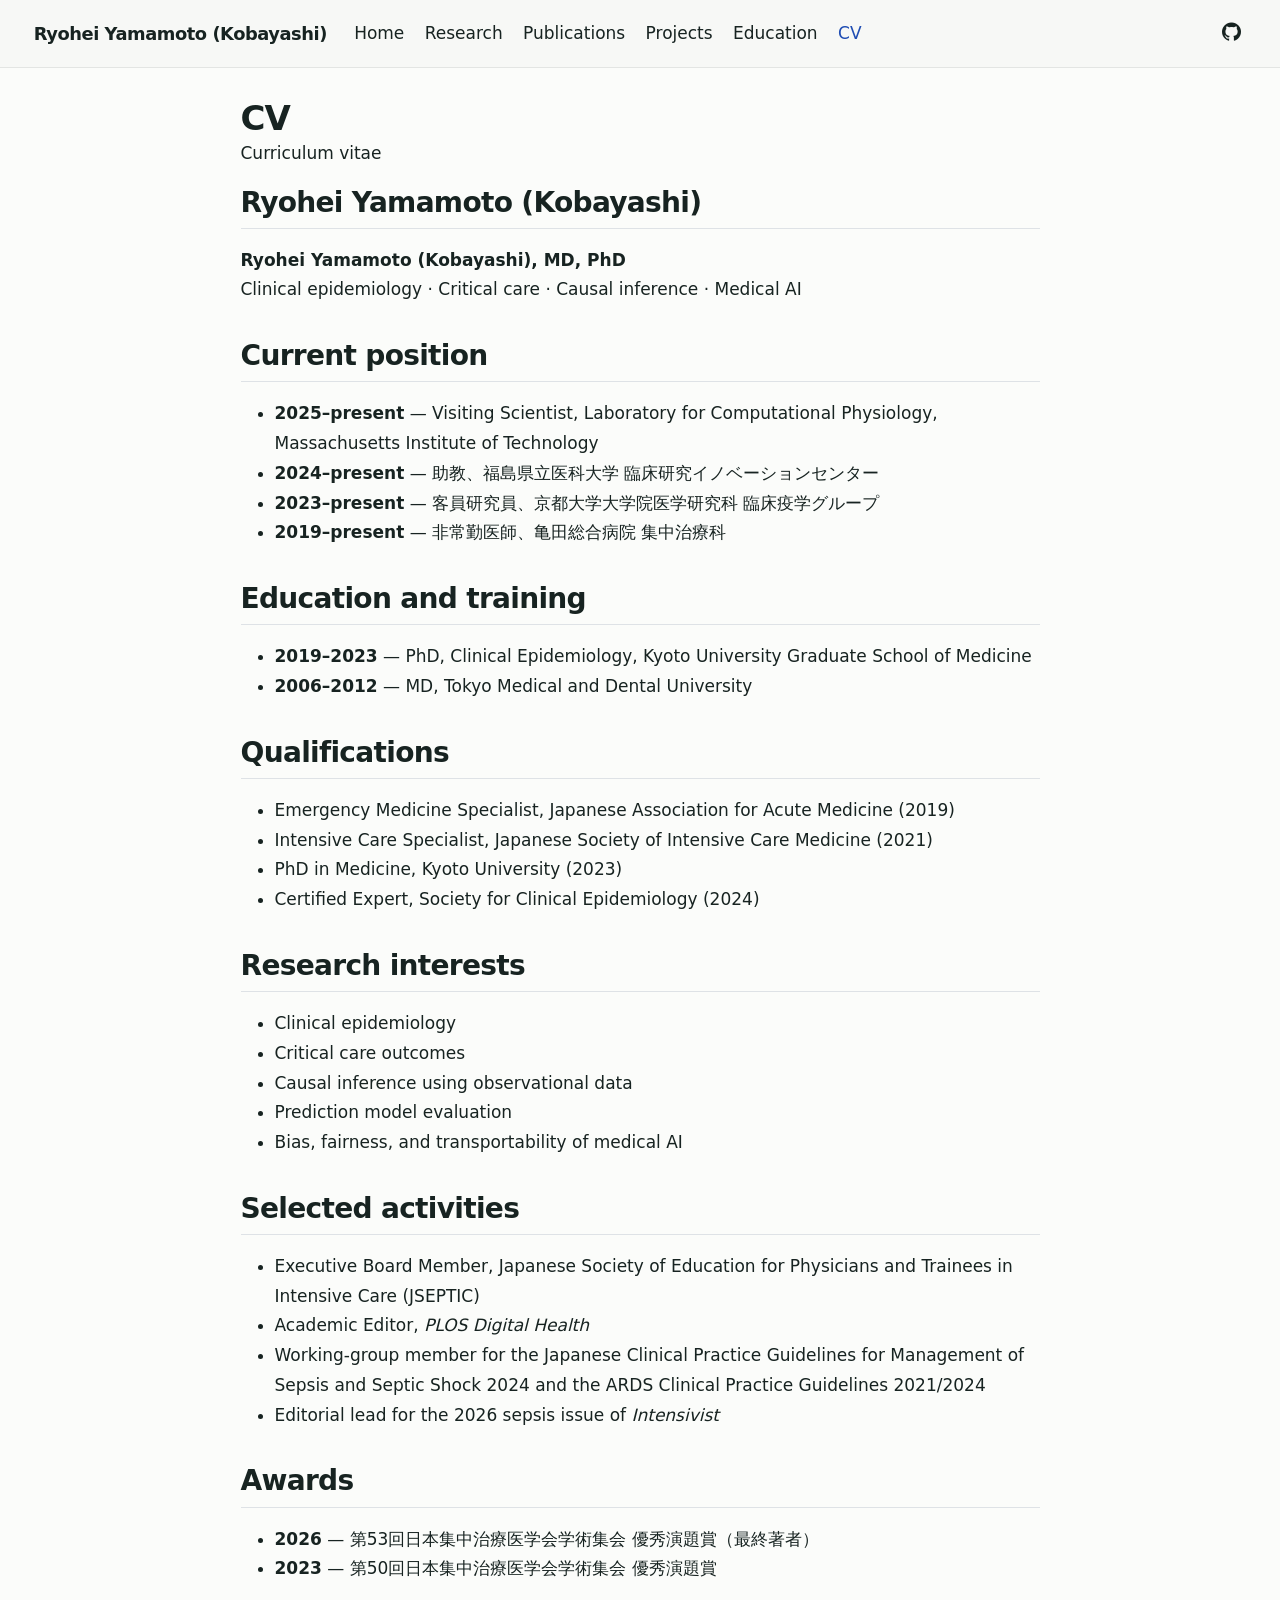
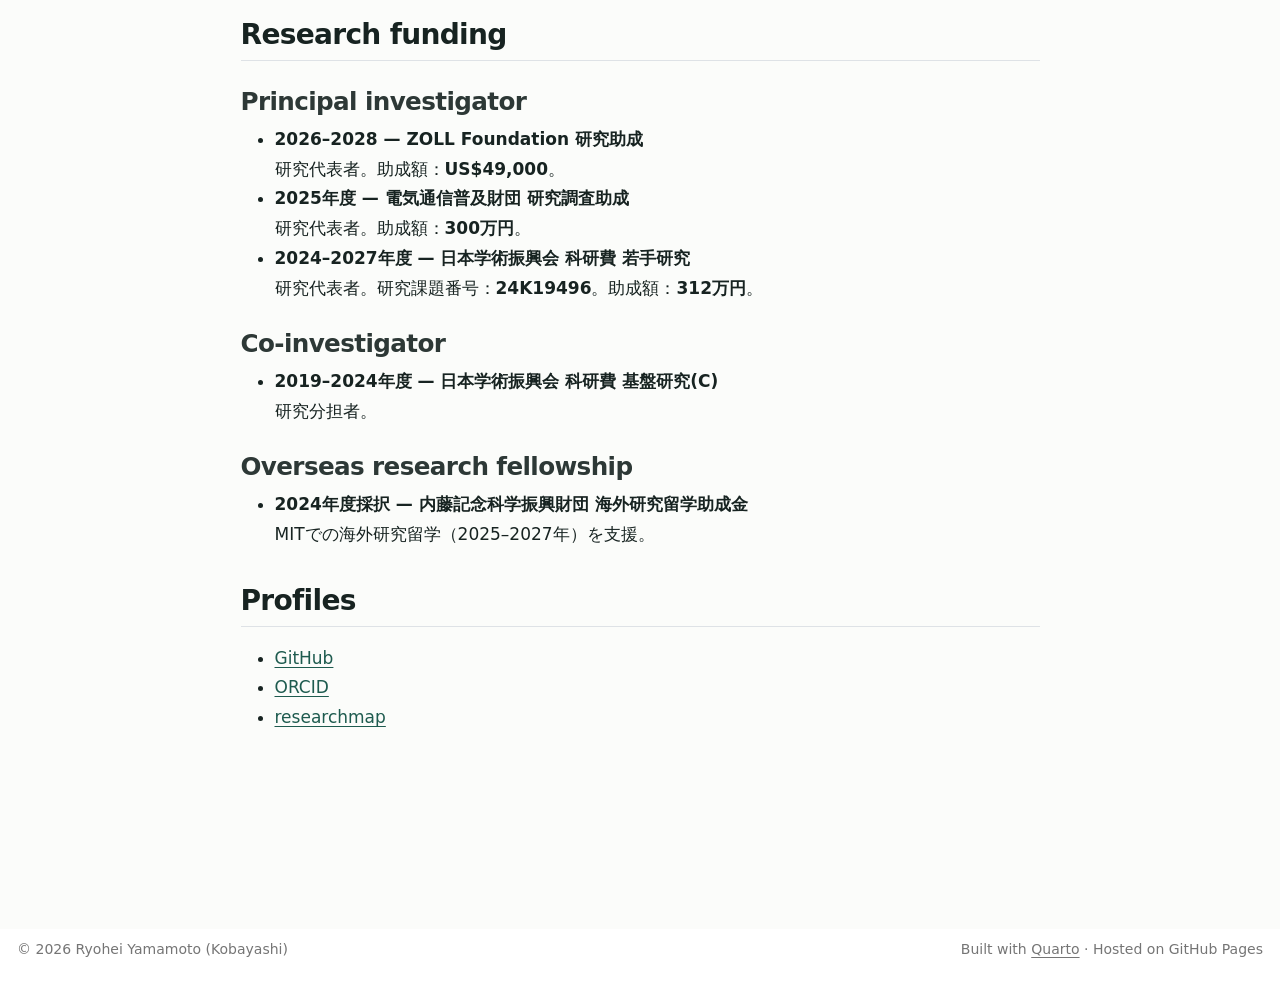
==== commit 1a59844f: "Add selected RPubs educational resources" ====
--- a/docs/cv.html
+++ b/docs/cv.html
@@ -96,6 +96,10 @@
 <span class="menu-text">Projects</span></a>
   </li>  
   <li class="nav-item">
+    <a class="nav-link" href="./education.html"> 
+<span class="menu-text">Education</span></a>
+  </li>  
+  <li class="nav-item">
     <a class="nav-link active" href="./cv.html" aria-current="page"> 
 <span class="menu-text">CV</span></a>
   </li>  
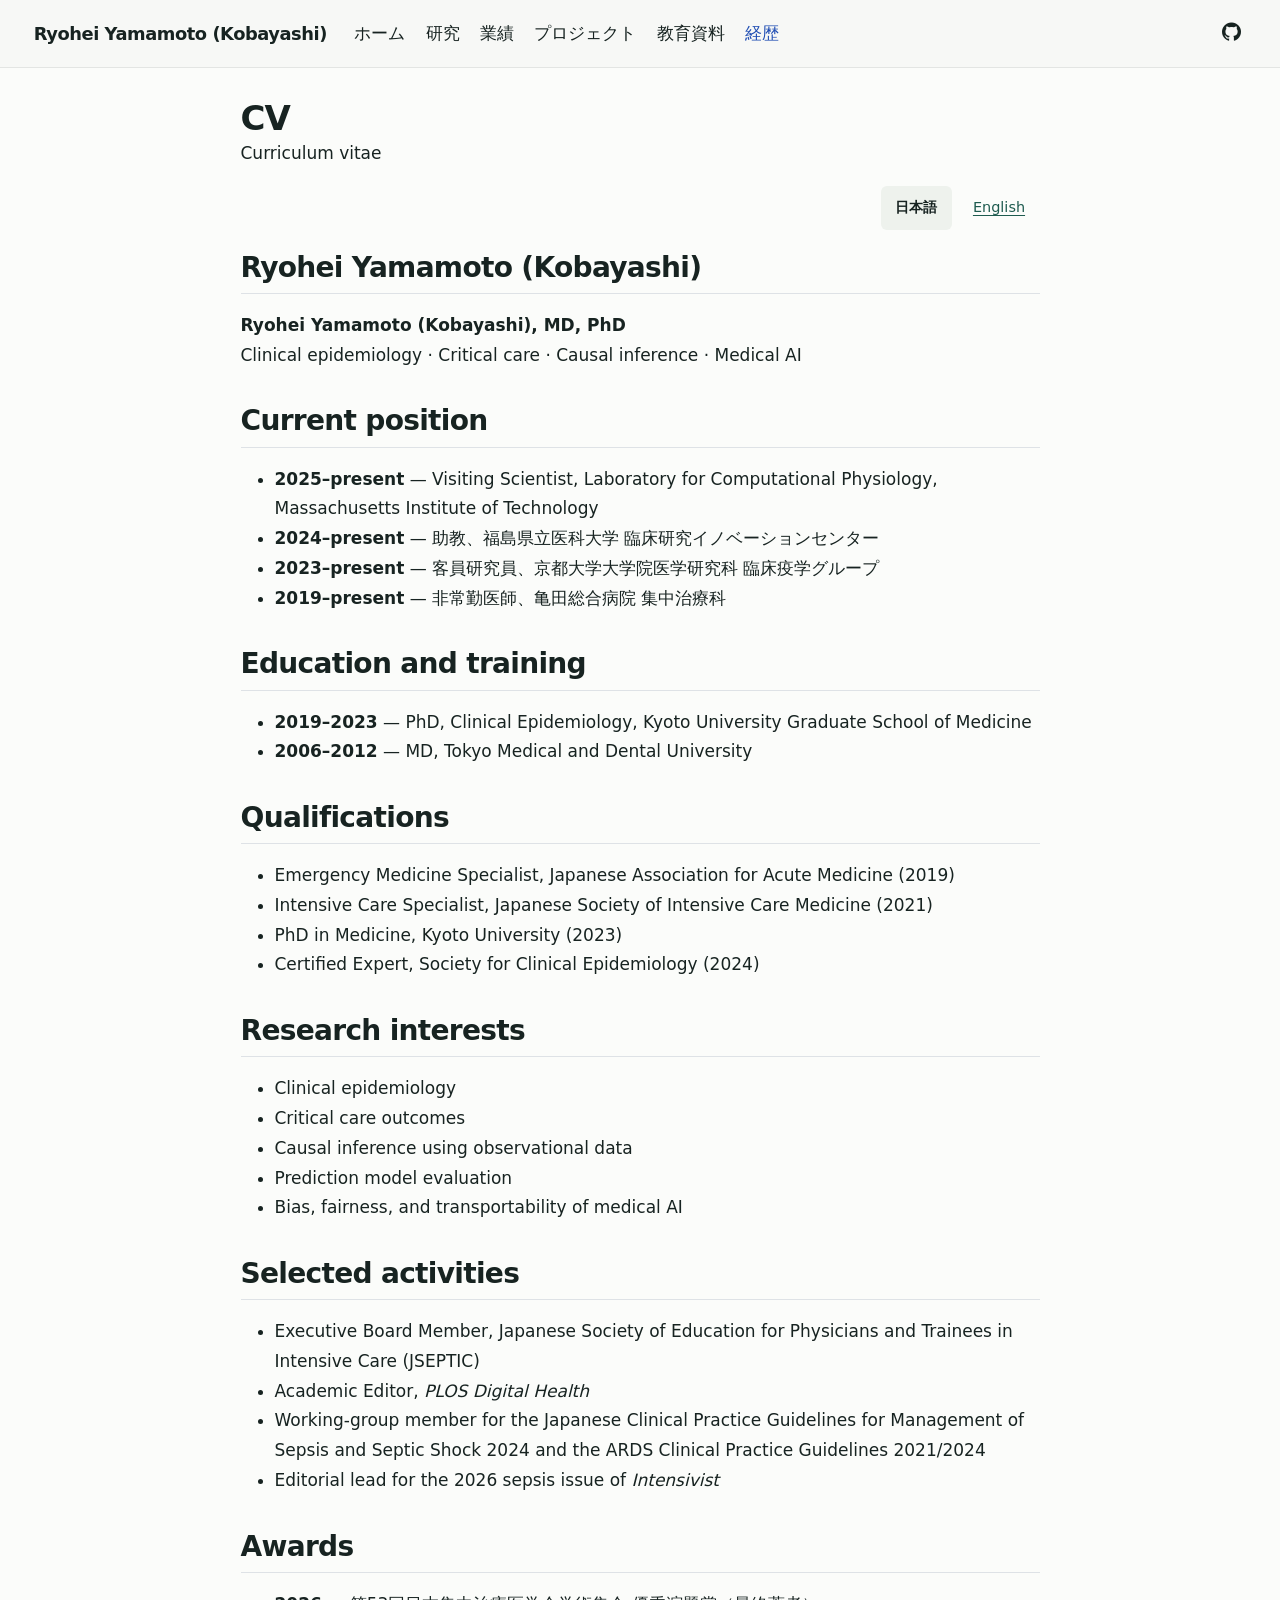
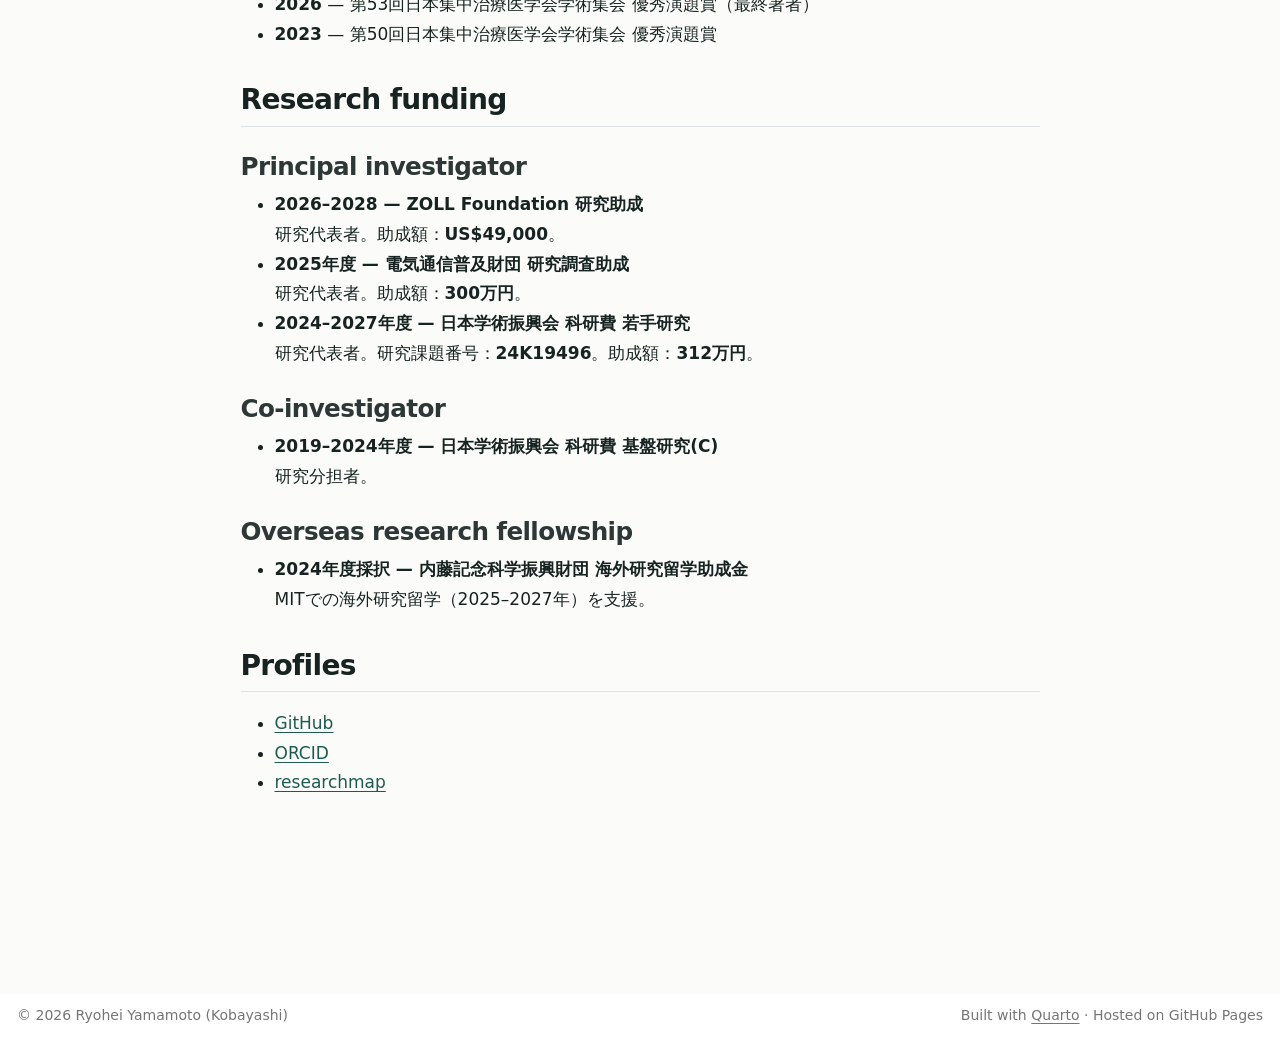
==== commit 8b2299a4: "Add English pages and paired Japanese English language switching" ====
--- a/docs/cv.html
+++ b/docs/cv.html
@@ -56,6 +56,7 @@
 
 
 <link rel="stylesheet" href="styles-v4.css">
+<link rel="stylesheet" href="language.css">
 <meta property="og:title" content="CV – Ryohei Yamamoto (Kobayashi)">
 <meta property="og:description" content="Curriculum vitae">
 <meta property="og:site_name" content="Ryohei Yamamoto (Kobayashi)">
@@ -149,6 +150,9 @@
 </header>
 
 
+<nav class="language-switch" aria-label="言語切替">
+<span lang="ja" aria-current="page">日本語</span><a href="en/cv.html" lang="en" hreflang="en">English</a>
+</nav>
 <section id="ryohei-yamamoto-kobayashi" class="level2">
 <h2 class="anchored" data-anchor-id="ryohei-yamamoto-kobayashi">Ryohei Yamamoto (Kobayashi)</h2>
 <p><strong>Ryohei Yamamoto (Kobayashi), MD, PhD</strong><br> Clinical epidemiology · Critical care · Causal inference · Medical AI</p>
@@ -244,6 +248,7 @@
 </section>
 
 </main> <!-- /main -->
+<script src="./language.js"></script>
 <script id="quarto-html-after-body" type="application/javascript">
   window.document.addEventListener("DOMContentLoaded", function (event) {
     const icon = "";
--- a/docs/language.css
+++ b/docs/language.css
@@ -0,0 +1,26 @@
+.language-switch {
+  display: flex;
+  justify-content: flex-end;
+  align-items: center;
+  gap: .4rem;
+  margin: 0 0 1.25rem;
+  font-size: .85rem;
+}
+.language-switch a, .language-switch span {
+  display: inline-flex;
+  align-items: center;
+  justify-content: center;
+  min-height: 44px;
+  padding: .35rem .85rem;
+  border-radius: 6px;
+}
+.language-switch [aria-current="page"] {
+  background: var(--soft);
+  color: var(--ink);
+  font-weight: 650;
+}
+.language-switch a:focus-visible { outline: 2px solid var(--green); outline-offset: 2px; }
+.page-layout-full .language-switch { max-width: 1080px; margin: .75rem auto 0; padding: 0 2rem; }
+@media (max-width: 600px) {
+  .page-layout-full .language-switch { padding: 0 1.25rem; }
+}
